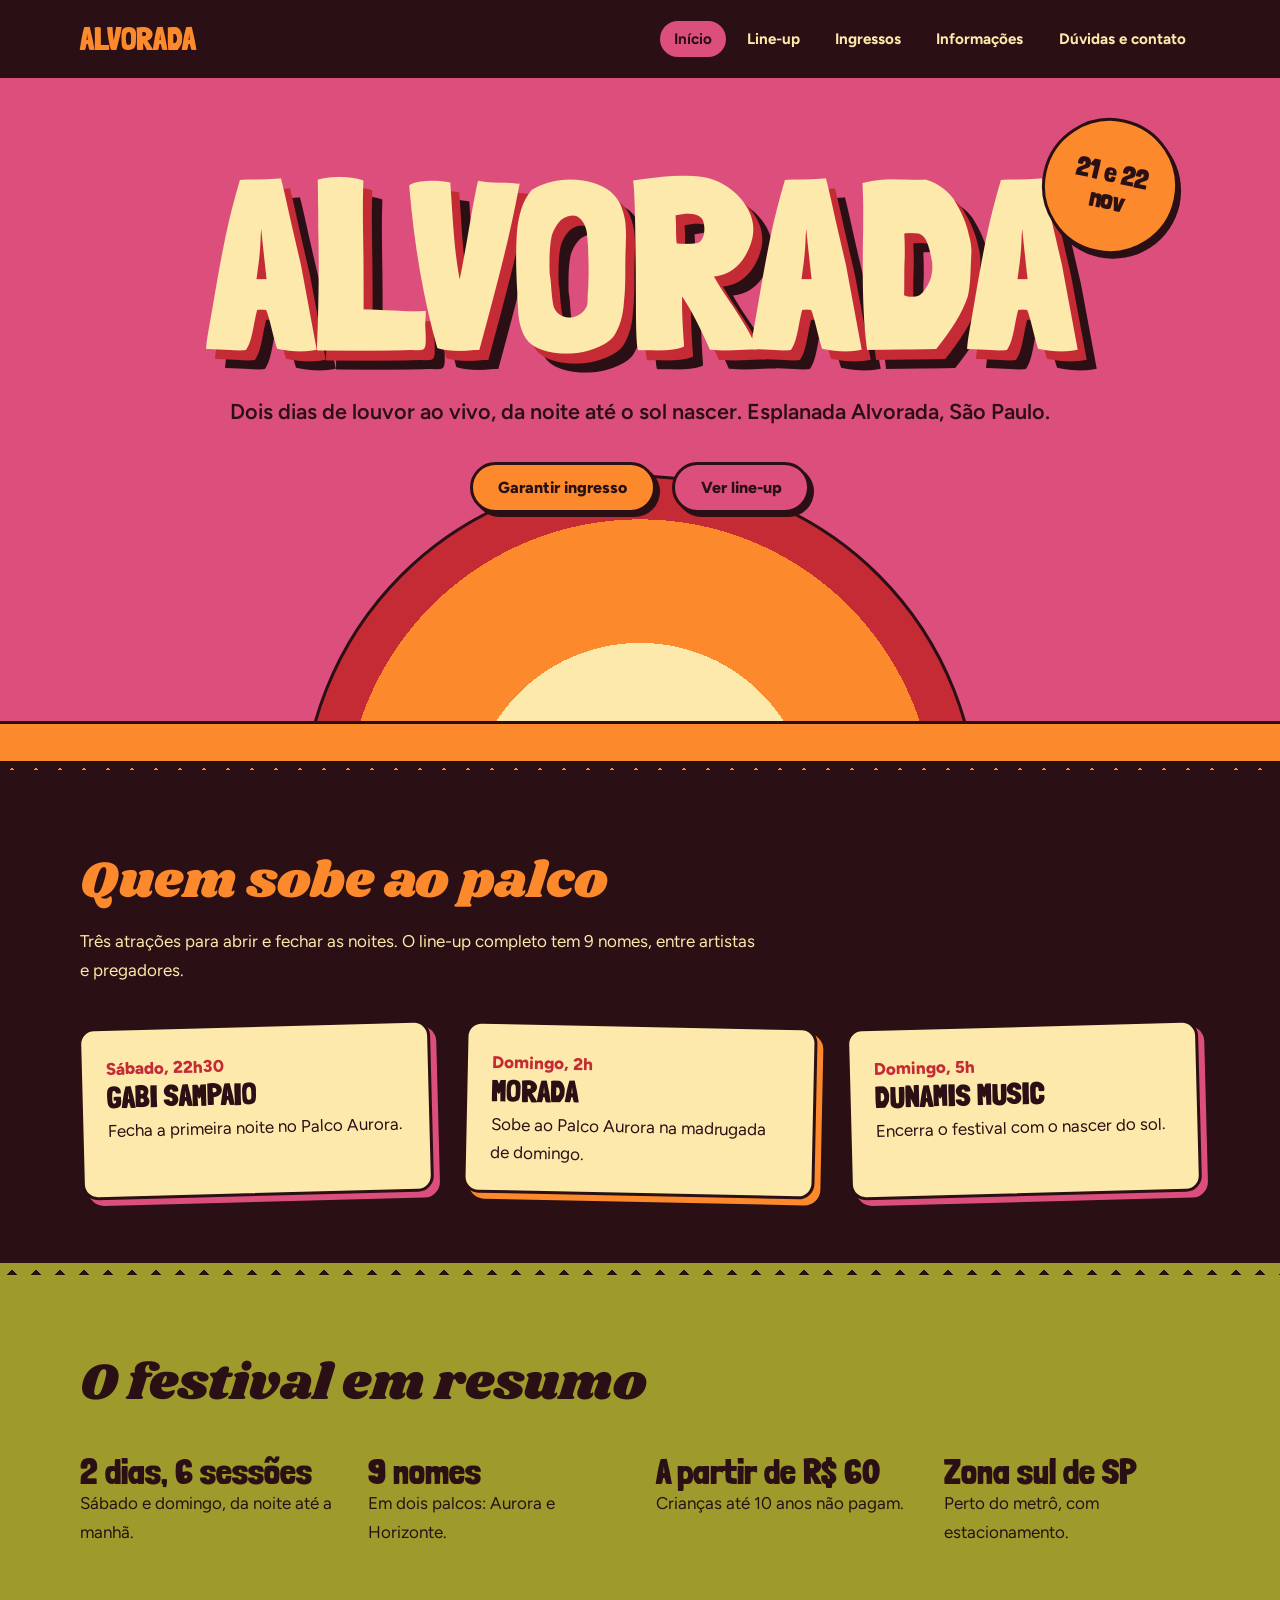
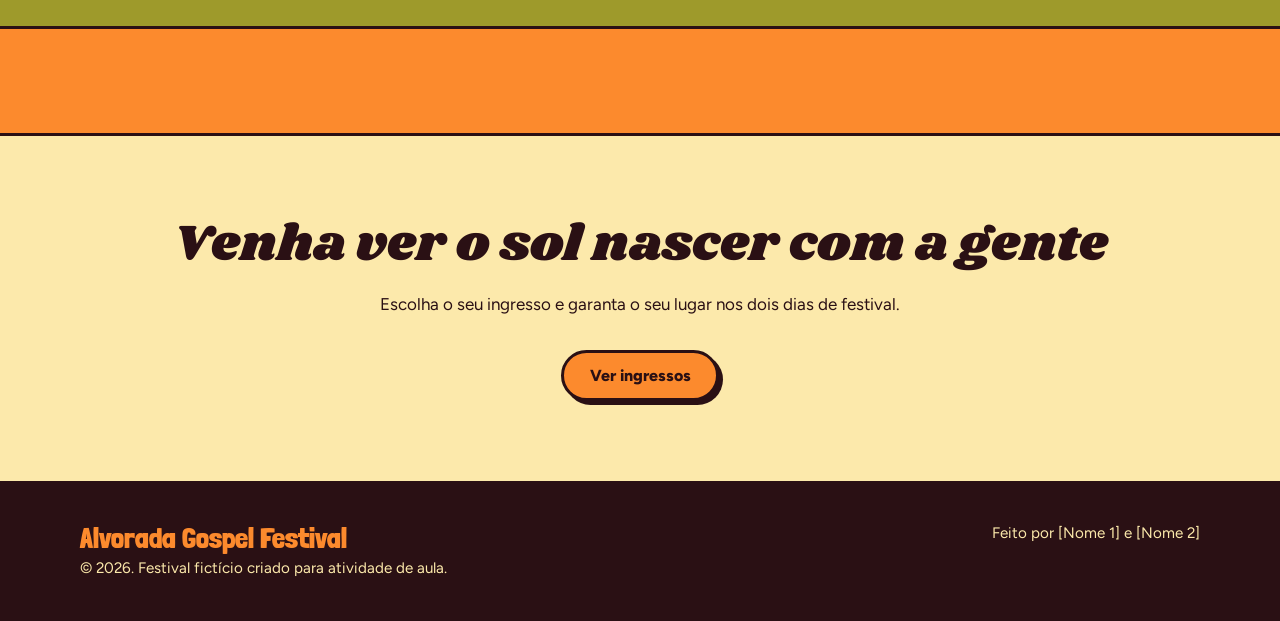
==== index.html @ 83360e6e "Initial commit" ====
<!DOCTYPE html>
<html lang="pt-BR">
<head>
  <meta charset="UTF-8">
  <meta name="viewport" content="width=device-width, initial-scale=1">
  <title>Início | Alvorada Gospel Festival</title>
  <meta name="description" content="Dois dias de louvor ao vivo, da noite até o sol nascer. 21 e 22 de novembro de 2026, em São Paulo.">
  <link rel="preconnect" href="https://fonts.googleapis.com">
  <link rel="preconnect" href="https://fonts.gstatic.com" crossorigin>
  <link href="https://fonts.googleapis.com/css2?family=Londrina+Solid:wght@400;900&family=Shrikhand&family=Figtree:wght@400;600;700;800&display=swap" rel="stylesheet">
  <link rel="stylesheet" href="style.css">
</head>
<body>

  <!-- HEADER: igual nas 5 páginas (só muda o aria-current) -->
  <header class="topo">
    <div class="wrap">
      <a class="logo" href="index.html">Alvorada</a>
      <nav aria-label="Menu principal">
        <ul class="menu">
          <li><a href="index.html" aria-current="page">Início</a></li>
          <li><a href="lineup.html">Line-up</a></li>
          <li><a href="ingressos.html">Ingressos</a></li>
          <li><a href="informacoes.html">Informações</a></li>
          <li><a href="faq.html">Dúvidas e contato</a></li>
        </ul>
      </nav>
    </div>
  </header>

  <main>
    <section class="hero">
      <div class="wrap">
        <div class="selo">21 e 22<br>nov</div>
        <h1>Alvorada</h1>
        <p class="frase">Dois dias de louvor ao vivo, da noite até o sol nascer. Esplanada Alvorada, São Paulo.</p>
        <div class="acoes">
          <a class="btn" href="ingressos.html">Garantir ingresso</a>
          <a class="btn rosa" href="lineup.html">Ver line-up</a>
        </div>
      </div>
    </section>
    <div class="faixa" aria-hidden="true"><span>&#10022; Alvorada Gospel Festival &#10022; 21 e 22 de novembro &#10022; São Paulo &#10022; Louvor ao vivo do anoitecer ao amanhecer &#10022; Alvorada Gospel Festival &#10022; 21 e 22 de novembro &#10022; São Paulo &#10022; Louvor ao vivo do anoitecer ao amanhecer </span></div>

    <section class="secao tinta rasga">
      <div class="wrap">
        <h2>Quem sobe ao palco</h2>
        <p>Três atrações para abrir e fechar as noites. O line-up completo tem 9 nomes, entre artistas e pregadores.</p>
        <div class="grade">
          <article class="cartao"><p class="quando">Sábado, 22h30</p><h3>Gabi Sampaio</h3><p>Fecha a primeira noite no Palco Aurora.</p></article>
          <article class="cartao"><p class="quando">Domingo, 2h</p><h3>Morada</h3><p>Sobe ao Palco Aurora na madrugada de domingo.</p></article>
          <article class="cartao"><p class="quando">Domingo, 5h</p><h3>Dunamis Music</h3><p>Encerra o festival com o nascer do sol.</p></article>
        </div>
      </div>
    </section>

    <section class="secao oliva rasga">
      <div class="wrap">
        <h2>O festival em resumo</h2>
        <div class="grade">
          <p class="fato"><strong>2 dias, 6 sessões</strong>Sábado e domingo, da noite até a manhã.</p>
          <p class="fato"><strong>9 nomes</strong>Em dois palcos: Aurora e Horizonte.</p>
          <p class="fato"><strong>A partir de R$ 60</strong>Crianças até 10 anos não pagam.</p>
          <p class="fato"><strong>Zona sul de SP</strong>Perto do metrô, com estacionamento.</p>
        </div>
      </div>
    </section>

    <div class="estampa" aria-hidden="true"></div>

    <section class="secao" style="text-align:center">
      <div class="wrap">
        <h2>Venha ver o sol nascer com a gente</h2>
        <p style="margin:0 auto 2rem">Escolha o seu ingresso e garanta o seu lugar nos dois dias de festival.</p>
        <a class="btn" href="ingressos.html">Ver ingressos</a>
      </div>
    </section>
  </main>

  <!-- FOOTER: igual nas 5 páginas -->
  <footer class="rodape">
    <div class="wrap">
      <p><strong>Alvorada Gospel Festival</strong><br>&copy; 2026. Festival fictício criado para atividade de aula.</p>
      <p>Feito por [Nome 1] e [Nome 2]</p>
    </div>
  </footer>

</body>
</html>
---- style.css ----
/* Alvorada Gospel Festival: style.css (um único arquivo para as 5 páginas) */
:root{--rosa:#DC4F7C;--tomate:#C42B34;--baunilha:#FCE9AB;--laranja:#FC8A2D;--oliva:#9E9A2B;--tinta:#2A1014;--t:"Londrina Solid","Arial Narrow",sans-serif;--s:"Shrikhand",Georgia,serif;--x:"Figtree",system-ui,sans-serif}
*{box-sizing:border-box;margin:0}
body{font:1.0625rem/1.65 var(--x);color:var(--tinta);background:var(--baunilha)}
img{max-width:100%;display:block}
a{color:inherit}
:focus-visible{outline:3px solid var(--tomate);outline-offset:3px}
h1,h3{font-family:var(--t);font-weight:900;line-height:.95;text-transform:uppercase}
h2{font-family:var(--s);font-weight:400;line-height:1.15}
h2{font-size:clamp(1.9rem,5vw,3.2rem);margin-bottom:1rem}
h3{font-size:1.9rem;margin-bottom:.3rem}
p{max-width:62ch}
.wrap{width:min(1120px,100% - 2.5rem);margin-inline:auto}

/* Header e menu */
.topo{background:var(--tinta);color:var(--baunilha);position:sticky;top:0;z-index:10}
.topo .wrap{display:flex;flex-wrap:wrap;align-items:center;justify-content:space-between;gap:.5rem 1.5rem;padding-block:.8rem}
.logo{font-family:var(--t);font-weight:900;text-transform:uppercase;font-size:2rem;text-decoration:none;color:var(--laranja)}
.menu{display:flex;flex-wrap:wrap;gap:.4rem;list-style:none;padding:0}
.menu a{display:block;text-decoration:none;font-weight:700;font-size:.95rem;padding:.35rem .9rem;border-radius:99px}
.menu a:hover{background:rgba(252,233,171,.18)}
.menu a[aria-current=page]{background:var(--rosa);color:var(--tinta)}

/* Botões */
.btn{display:inline-block;font:800 1rem var(--x);color:var(--tinta);text-decoration:none;padding:.8rem 1.6rem;border:3px solid var(--tinta);border-radius:99px;background:var(--laranja);box-shadow:4px 4px 0 var(--tinta);transition:transform .15s,box-shadow .15s;cursor:pointer}
.btn:hover{transform:translate(2px,2px);box-shadow:2px 2px 0 var(--tinta)}
.btn.rosa{background:var(--rosa)}

/* Hero da página inicial: o sol nascendo */
.hero{position:relative;overflow:hidden;background:var(--rosa);padding:4.5rem 0 13rem;text-align:center}
.hero::before{content:"";position:absolute;left:50%;bottom:-27rem;width:42rem;height:42rem;translate:-50% 0;border-radius:50%;border:3px solid var(--tinta);background:radial-gradient(circle,var(--baunilha) 0 36%,var(--laranja) 36% 62%,var(--tomate) 62%)}
.hero .wrap{position:relative}
.hero h1{font-size:clamp(5rem,22vw,15rem);color:var(--baunilha);text-shadow:.04em .04em 0 var(--tomate),.08em .08em 0 var(--tinta)}
.hero .frase{font-size:1.35rem;font-weight:600;margin:1rem auto 2rem}
.hero .acoes{display:flex;flex-wrap:wrap;gap:1rem;justify-content:center}
.selo{position:absolute;right:2%;top:-2rem;rotate:12deg;width:8.5rem;height:8.5rem;display:grid;place-content:center;background:var(--laranja);border:3px solid var(--tinta);border-radius:50%;font:900 1.7rem/1 var(--t);box-shadow:4px 4px 0 var(--tinta)}

/* Faixa em movimento */
.faixa{background:var(--laranja);border-block:3px solid var(--tinta);overflow:hidden;white-space:nowrap;font:900 1.6rem var(--t);padding:.5rem 0}
.faixa span{display:inline-block;padding-left:100%;animation:corre 30s linear infinite}
@keyframes corre{to{transform:translateX(-100%)}}

/* Seções e borda de papel rasgado */
.secao{position:relative;padding:5rem 0}
.rasga::before{content:"";position:absolute;left:0;right:0;top:-12px;height:12px;background:linear-gradient(135deg,var(--bg) 50%,#0000 50%) 0 0/24px 12px,linear-gradient(225deg,var(--bg) 50%,#0000 50%) 0 0/24px 12px}
.tinta{background:var(--tinta);color:var(--baunilha);--bg:var(--tinta)}
.oliva{background:var(--oliva);--bg:var(--oliva)}
.tinta h2{color:var(--laranja)}

/* Cartões em colagem */
.grade{display:grid;grid-template-columns:repeat(auto-fit,minmax(250px,1fr));gap:2rem;margin-top:2.5rem}
.cartao{background:var(--baunilha);color:var(--tinta);border:3px solid var(--tinta);border-radius:1rem;padding:1.5rem;box-shadow:6px 6px 0 var(--rosa);rotate:-1.5deg}
.cartao:nth-child(even){rotate:1.2deg;box-shadow:6px 6px 0 var(--laranja)}
.quando{font-weight:800;color:var(--tomate)}
.foto{aspect-ratio:4/3;display:grid;place-content:center;background:var(--c,var(--rosa));border:3px solid var(--tinta);border-radius:.6rem;font:900 4.5rem var(--t);margin-bottom:1rem}
.tag{display:inline-block;font-weight:800;font-size:.85rem;border:2px solid var(--tinta);border-radius:99px;padding:.1rem .7rem;margin:.3rem .3rem 0 0}
.fato strong{display:block;font:900 2.2rem/1 var(--t)}

/* Páginas internas */
.cabeca{background:var(--rosa);padding:3.5rem 0 4rem;border-bottom:3px solid var(--tinta)}
.cabeca h1{font-size:clamp(3.5rem,13vw,8rem);color:var(--baunilha);text-shadow:.04em .04em 0 var(--tinta)}
.cabeca p{font-size:1.2rem;font-weight:600;margin-top:.5rem}

/* Ingressos: pulseiras grandes (inspiradas nas do Epic Fest) */
.ing{position:relative;margin-bottom:3.5rem}
.selinho{position:absolute;top:-1rem;left:1.5rem;z-index:3;background:var(--tinta);color:var(--baunilha);font-weight:800;font-size:.85rem;padding:.2rem .9rem;border-radius:99px}
.faixa-ing{position:relative;z-index:2;display:flex;align-items:stretch;min-height:9rem;background:var(--c);border:3px solid var(--tinta);border-radius:.6rem;overflow:hidden;box-shadow:6px 6px 0 var(--tinta);rotate:-1deg}
.ing:nth-child(even) .faixa-ing{rotate:1deg}
.canhoto{display:grid;place-items:center;width:5rem;flex:none;background:var(--baunilha) url(img/ondas.svg) 0 0/100% auto;border-right:3px dashed var(--tinta);font:700 .8rem monospace;writing-mode:vertical-rl;rotate:180deg}
.canhoto span{background:var(--baunilha);padding:.4rem .15rem}
.texto{display:flex;flex-direction:column;justify-content:center;padding:1rem 1.5rem;min-width:0}
.mini{font-weight:800;font-size:.8rem;line-height:1.3}
.texto h2{font:900 clamp(2.8rem,8vw,6rem)/.9 var(--t);text-transform:uppercase;color:var(--baunilha);text-shadow:3px 3px 0 var(--tinta),-2px -2px 0 var(--tinta),2px -2px 0 var(--tinta),-2px 2px 0 var(--tinta);margin:.3rem 0 0}
.arte{flex:1;min-width:7rem;display:grid;place-items:center;background:url(img/padrao.svg) 0 50%/auto 100%}
.etiqueta{display:grid;place-content:center;width:7rem;height:7rem;rotate:8deg;background:var(--baunilha);border:3px solid var(--tinta);border-radius:50%;box-shadow:3px 3px 0 var(--tinta);font:900 2.2rem/1 var(--t);text-align:center}
.etiqueta span{font:700 .7rem var(--x)}
.detalhe-ing{position:relative;z-index:1;display:grid;grid-template-columns:1.2fr 1fr auto;gap:1.5rem 2.5rem;align-items:start;margin:-.5rem 1rem 0;padding:2rem 1.75rem 1.5rem;background:#fff8dc;border:3px solid var(--tinta);border-top:3px dashed var(--tinta);border-radius:0 0 1rem 1rem}
.detalhe-ing h3{font-size:1.4rem;margin-bottom:.5rem}
.check{list-style:none;padding:0;margin:0;display:grid;gap:.5rem}
.check li{position:relative;padding-left:1.8rem}
.check li::before{content:"\2713";position:absolute;left:0;font-weight:800;color:var(--tomate)}
.nota{font-size:.9rem;margin-top:.5rem}
.compra{display:grid;gap:.5rem;justify-items:start}
.compra .nota{margin:0}
.passos{display:grid;grid-template-columns:repeat(auto-fit,minmax(240px,1fr));gap:1.5rem;list-style:none;padding:0;margin:1.5rem 0 3rem;counter-reset:p}
.passos li{position:relative;counter-increment:p;background:#fff8dc;border:3px solid var(--tinta);border-radius:1rem;padding:1.25rem 1.25rem 1.25rem 4.5rem}
.passos li::before{content:counter(p);position:absolute;left:1rem;top:1rem;display:grid;place-items:center;width:2.6rem;height:2.6rem;background:var(--laranja);border:3px solid var(--tinta);border-radius:50%;font:900 1.6rem var(--t)}
.passos strong{display:block;font:900 1.4rem/1.1 var(--t);text-transform:uppercase}
.rolagem{overflow-x:auto;margin-top:1.5rem}
.comp{width:100%;min-width:560px;border-collapse:collapse;background:#fff8dc;border:3px solid var(--tinta)}
.comp th,.comp td{padding:.8rem 1rem;border-bottom:2px solid var(--tinta);text-align:center}
.comp th:first-child,.comp td:first-child{text-align:left;font-weight:700}
.comp thead th{background:var(--tinta);color:var(--baunilha);font:900 1.4rem var(--t);text-transform:uppercase}

/* Mapa interativo */
.filtros{display:flex;flex-wrap:wrap;gap:.6rem;margin:1.5rem 0 1rem}
.filtro{font:800 .95rem var(--x);color:var(--tinta);background:#fff8dc;border:3px solid var(--tinta);border-radius:99px;padding:.4rem 1.1rem;cursor:pointer}
.filtro[aria-pressed=true]{background:var(--tinta);color:var(--baunilha)}
.mapa{display:block;width:100%;height:auto;border:3px solid var(--tinta);border-radius:1rem;box-shadow:6px 6px 0 var(--tinta)}
.ponto{cursor:pointer;transition:opacity .2s}
.ponto rect,.ponto circle,.ponto path{stroke:var(--tinta);stroke-width:3}
.ponto text{font-family:var(--t);font-weight:900;font-size:22px;text-anchor:middle;dominant-baseline:middle;fill:var(--tinta);text-transform:uppercase;pointer-events:none}
.ponto.claro text{fill:var(--baunilha)}
.ponto:hover rect,.ponto:hover path,.ponto:focus rect,.ponto:focus path,.ponto.ativo rect,.ponto.ativo path{stroke-width:7}
.ponto:focus{outline:none}
.ponto.apagado{opacity:.2}
.painel{background:var(--baunilha);border:3px solid var(--tinta);border-radius:1rem;padding:1.25rem 1.5rem;margin-top:1rem;box-shadow:6px 6px 0 var(--tinta)}
.painel p{margin-top:.3rem}
.ponto .cruz{stroke:var(--tomate)}
.ponto .detalhe{stroke:var(--baunilha)}
.ponto .cruz,.ponto .detalhe{stroke-width:5px!important}
.filtro::before{content:"";display:inline-block;width:.8em;height:.8em;margin-right:.5em;border:2px solid var(--tinta);border-radius:50%;background:var(--baunilha);vertical-align:-.05em}
.filtro[data-cat=palcos]::before{background:var(--rosa)}
.filtro[data-cat=entradas]::before{background:var(--laranja)}
.filtro[data-cat=transporte]::before{background:var(--tinta)}
.filtro[data-cat=todos]::before{background:conic-gradient(var(--rosa) 0 33%,var(--laranja) 0 66%,var(--tinta) 0)}
.filtro[aria-pressed=true]::before{border-color:var(--baunilha)}
.estampa{height:110px;background:var(--laranja) url(img/padrao.svg) 0 50%/auto 100%;border-block:3px solid var(--tinta)}

/* Informações e FAQ */
.duas{display:grid;grid-template-columns:repeat(auto-fit,minmax(280px,1fr));gap:2rem;margin-top:1.5rem}
.caixa{background:var(--c);border:3px solid var(--tinta);border-radius:1rem;padding:1.5rem}
.caixa ul{padding-left:1.2rem}
iframe{width:100%;height:340px;border:3px solid var(--tinta);border-radius:1rem;margin-top:1.5rem}
details{background:#fff8dc;border:3px solid var(--tinta);border-radius:.8rem;padding:1rem 1.25rem;margin-bottom:1rem}
summary{font-weight:800;font-size:1.1rem;cursor:pointer}
details p{margin-top:.6rem}
form{display:grid;gap:1rem;max-width:520px;margin-top:1.5rem}
label{display:grid;gap:.3rem;font-weight:700}
input,textarea{font:inherit;padding:.7rem;border:3px solid var(--tinta);border-radius:.6rem;background:#fff}

/* Footer */
.rodape{background:var(--tinta);color:var(--baunilha);padding:2.5rem 0;font-size:.95rem}
.rodape .wrap{display:flex;flex-wrap:wrap;justify-content:space-between;gap:1rem}
.rodape strong{font:900 1.8rem var(--t);color:var(--laranja)}

@media(max-width:640px){.hero{padding:3.5rem 0 11rem}.selo{display:none}.secao{padding:3.5rem 0}.canhoto{width:3.5rem}.faixa-ing{rotate:0!important}.arte{min-width:5.5rem}.etiqueta{width:5rem;height:5rem;font-size:1.6rem}.detalhe-ing{grid-template-columns:1fr;margin-inline:.5rem}.pulseira{rotate:0!important}}
@media(prefers-reduced-motion:reduce){.faixa span{animation:none;padding:0}}
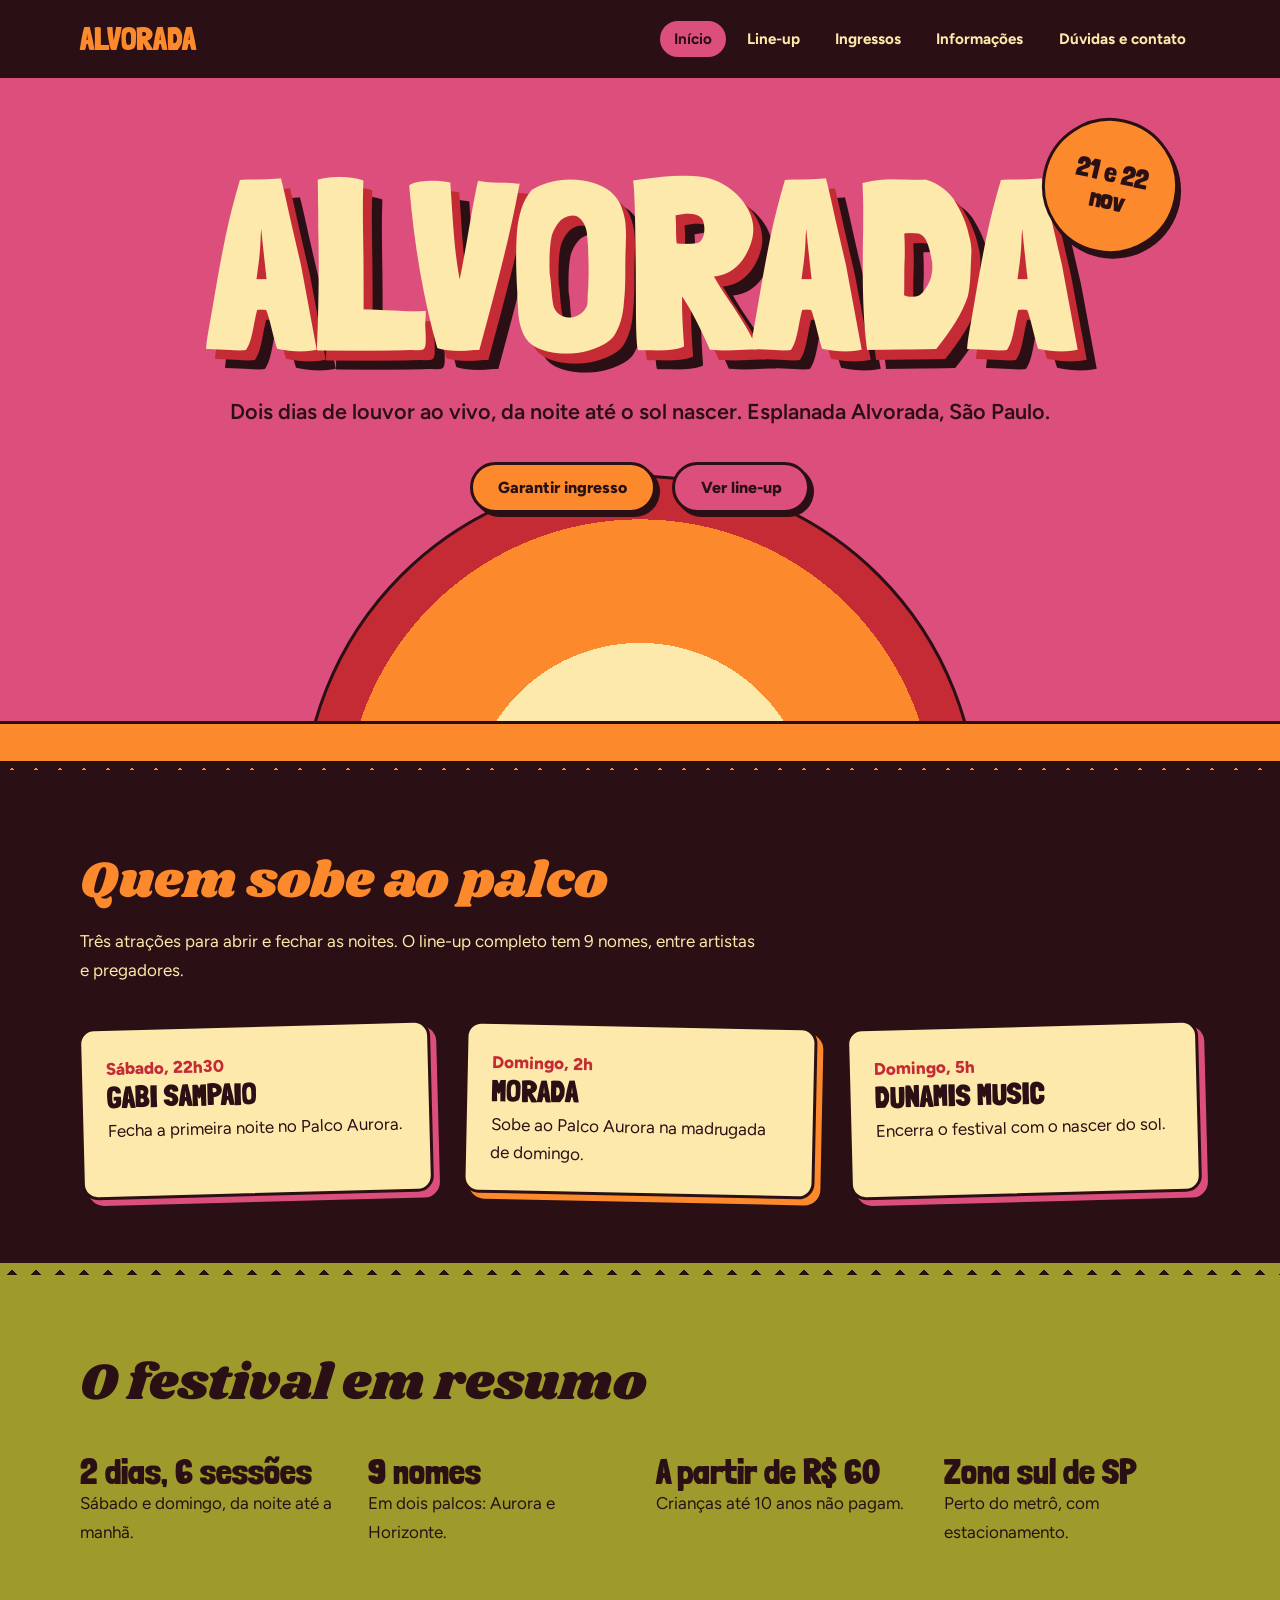
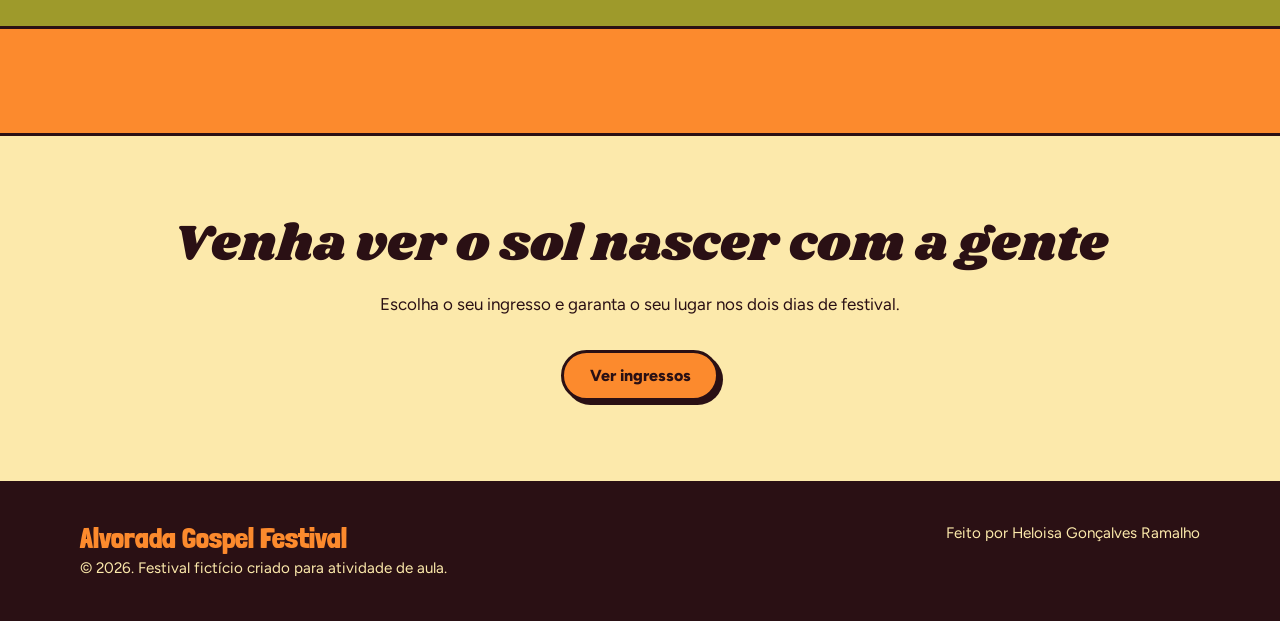
==== commit f05a0143: "adicione nome das demais páginas" ====
--- a/index.html
+++ b/index.html
@@ -81,7 +81,7 @@
   <footer class="rodape">
     <div class="wrap">
       <p><strong>Alvorada Gospel Festival</strong><br>&copy; 2026. Festival fictício criado para atividade de aula.</p>
-      <p>Feito por [Nome 1] e [Nome 2]</p>
+      <p>Feito por Heloisa Gonçalves Ramalho</p>
     </div>
   </footer>
 
